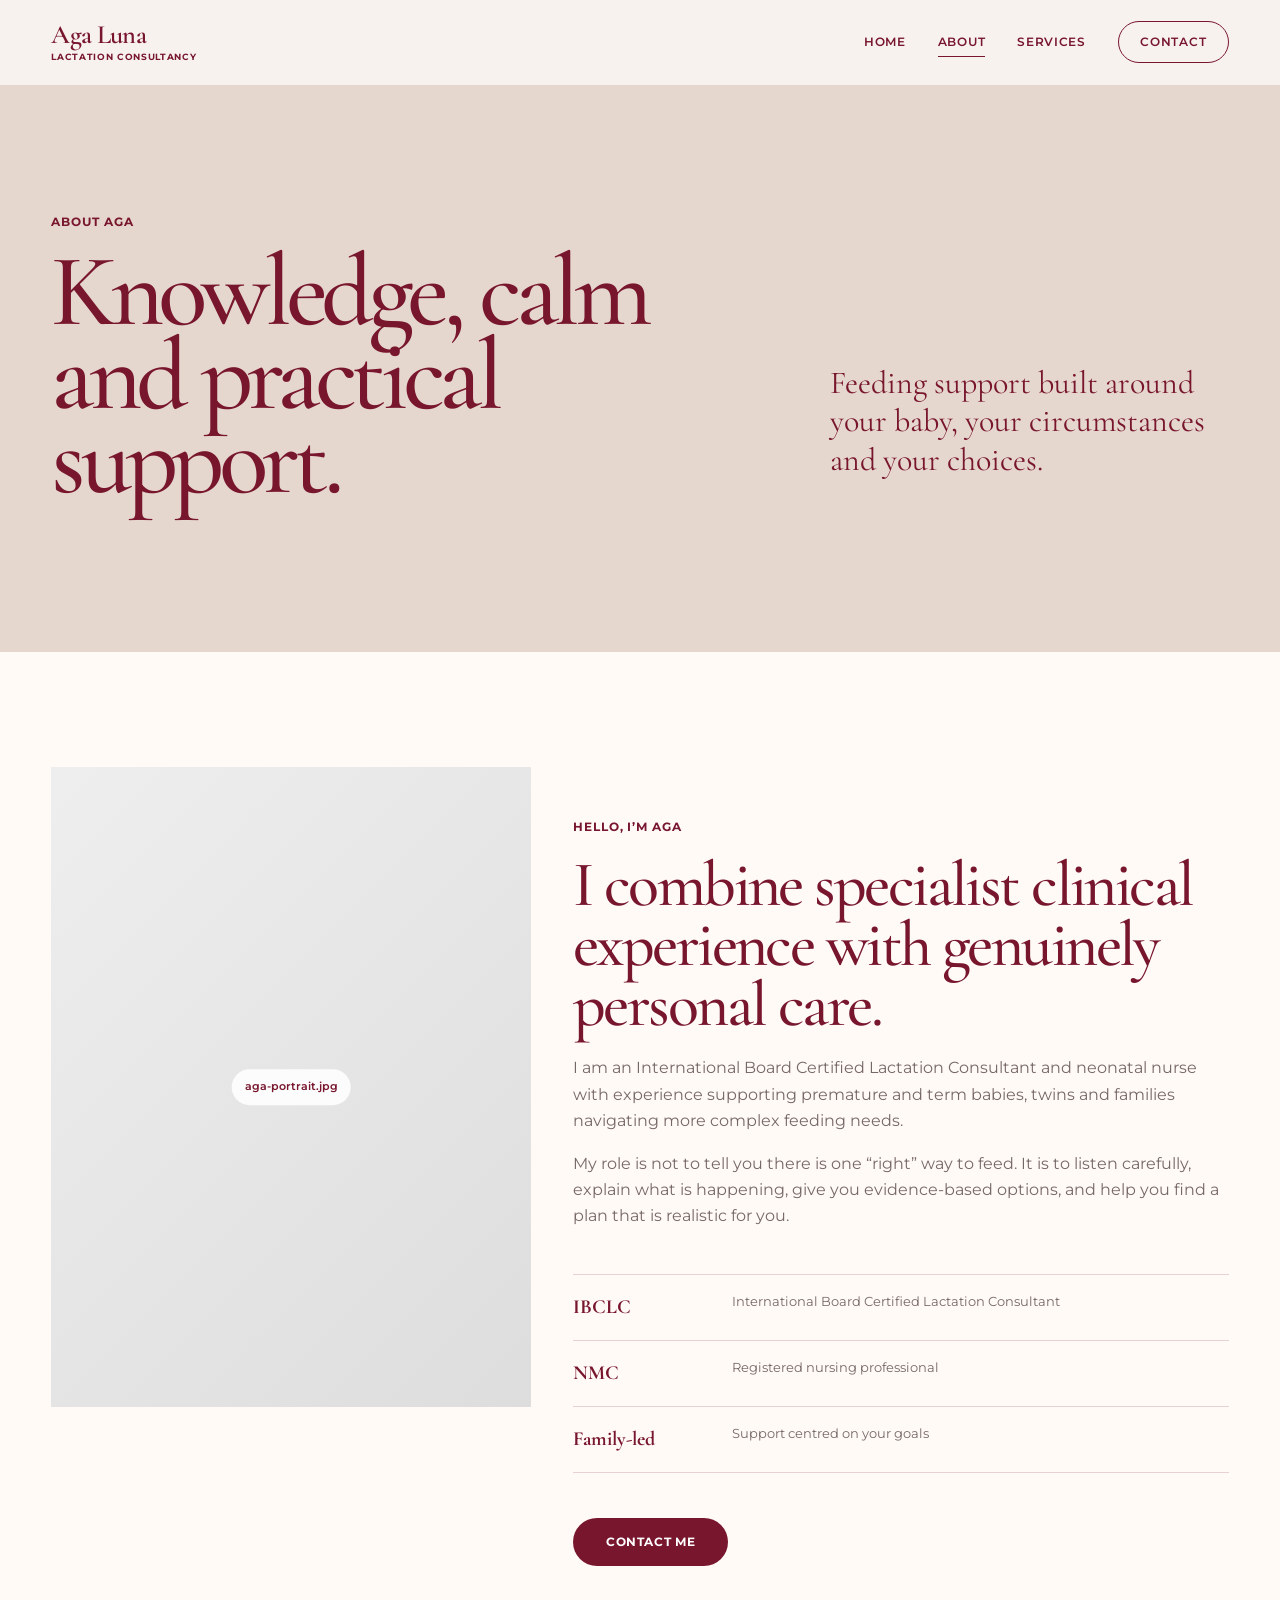
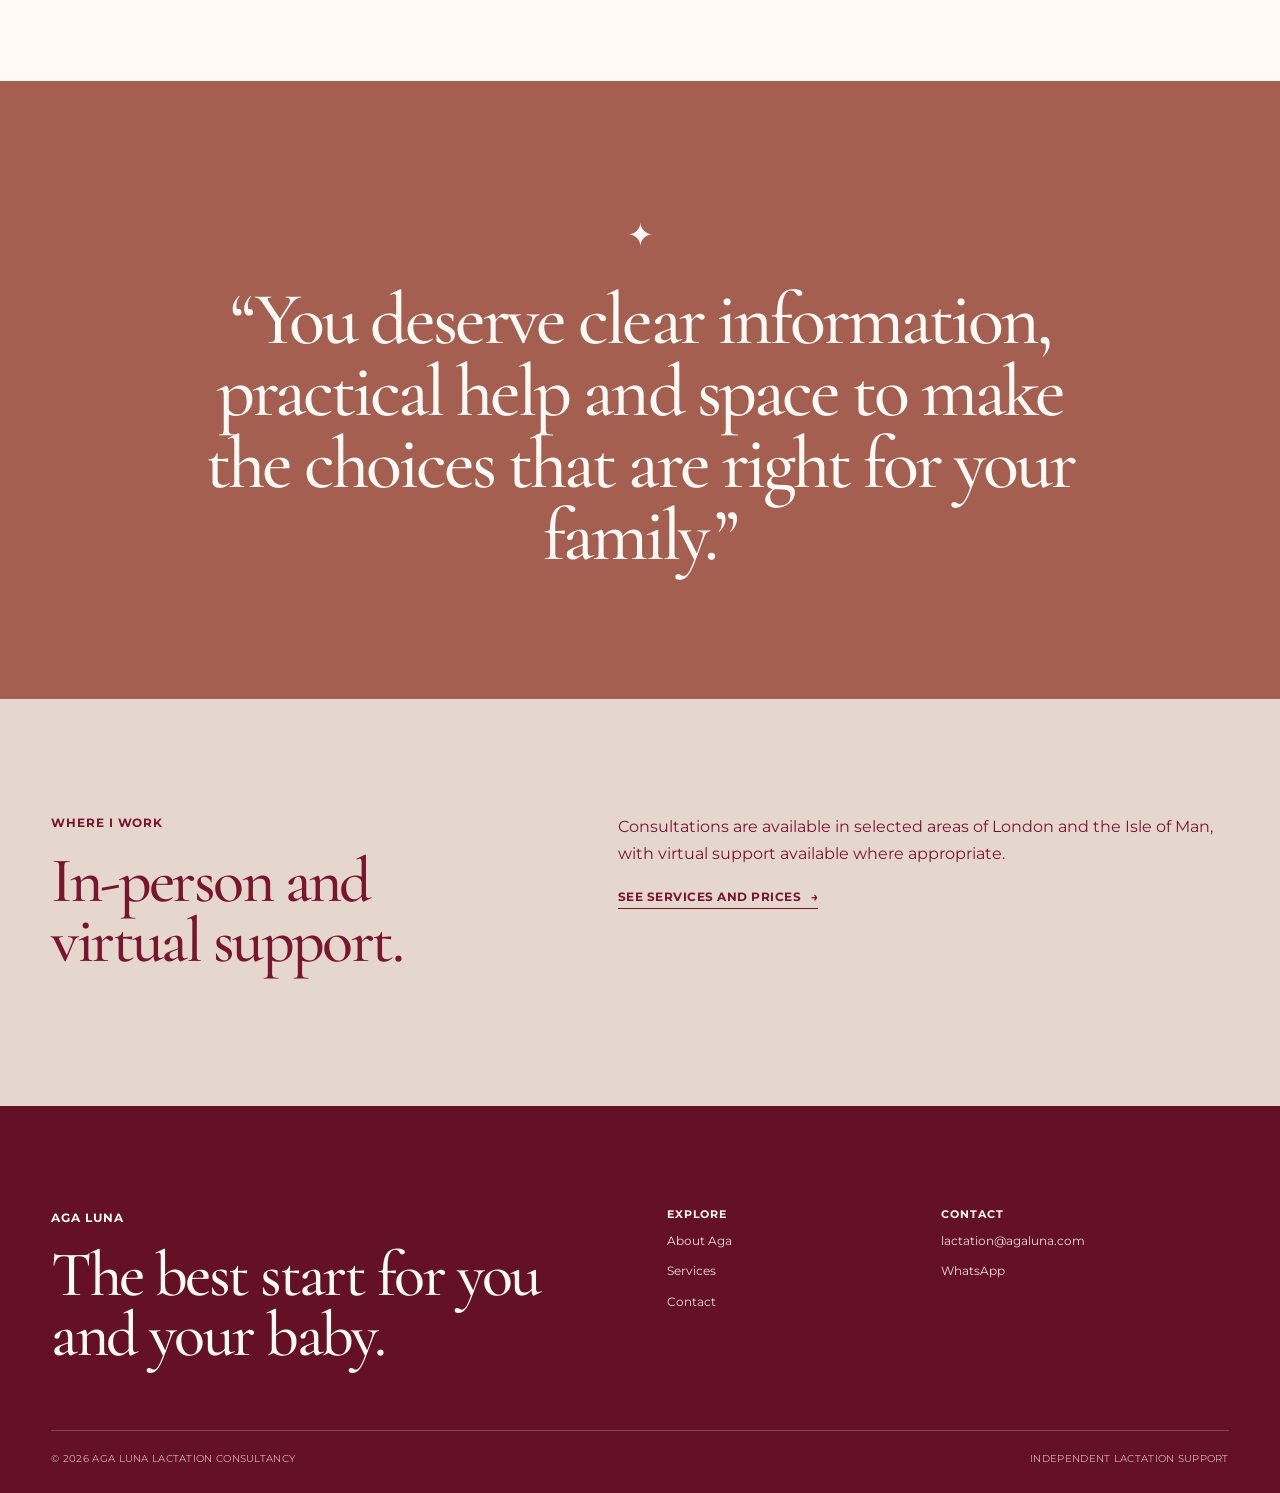
==== about.html @ 63ed7f53 "Build basic replacement site for client and add free use images" ====
<!DOCTYPE html>
<html lang="en">
<head>
  <title>About Aga | Aga Luna Lactation Consultancy</title>
  <meta name="description" content="Meet Aga, an IBCLC and neonatal nurse offering supportive, evidence-based lactation care.">

  <meta charset="UTF-8">
  <meta name="viewport" content="width=device-width, initial-scale=1.0">
  <meta name="theme-color" content="#7a1730">
  <link rel="preconnect" href="https://fonts.googleapis.com">
  <link rel="preconnect" href="https://fonts.gstatic.com" crossorigin>
  <link href="https://fonts.googleapis.com/css2?family=Cormorant+Garamond:wght@400;500;600&family=Montserrat:wght@400;500;600;700&display=swap" rel="stylesheet">
  <link rel="stylesheet" href="assets/css/style.css">
  <script src="assets/js/script.js" defer></script>

</head>
<body data-page="about">

  <a class="skip-link" href="#main">Skip to content</a>

  <header class="site-header" data-header>
    <div class="shell header-inner">
      <a class="brand" href="index.html" aria-label="Aga Luna home">
        <span class="brand-kicker">Aga Luna</span>
        <span class="brand-sub">Lactation Consultancy</span>
      </a>

      <button class="nav-toggle" type="button"
              aria-expanded="false"
              aria-controls="primary-nav"
              aria-label="Open menu">
        <span></span><span></span>
      </button>

      <nav class="primary-nav" id="primary-nav" aria-label="Main navigation">
        <a href="index.html" data-nav="home">Home</a>
        <a href="about.html" data-nav="about">About</a>
        <a href="services.html" data-nav="services">Services</a>
        <a href="contact.html" class="nav-button" data-nav="contact">Contact</a>
      </nav>
    </div>
  </header>


<main id="main">
  <section class="editorial-hero">
    <div class="shell editorial-hero-grid">
      <div class="editorial-title reveal">
        <p class="eyebrow">About Aga</p>
        <h1>Knowledge, calm and practical support.</h1>
      </div>
      <div class="editorial-side reveal">
        <p class="large-copy">Feeding support built around your baby, your circumstances and your choices.</p>
      </div>
    </div>
  </section>

  <section class="section about-story">
    <div class="shell story-grid">
      <div class="media-frame media-portrait reveal">
        <span class="image-note">aga-portrait.jpg</span>
      </div>

      <article class="story-copy reveal">
        <p class="eyebrow">Hello, I’m Aga</p>
        <h2>I combine specialist clinical experience with genuinely personal care.</h2>
        <p>I am an International Board Certified Lactation Consultant and neonatal nurse with experience supporting premature and term babies, twins and families navigating more complex feeding needs.</p>
        <p>My role is not to tell you there is one “right” way to feed. It is to listen carefully, explain what is happening, give you evidence-based options, and help you find a plan that is realistic for you.</p>

        <div class="credential-grid">
          <div><strong>IBCLC</strong><span>International Board Certified Lactation Consultant</span></div>
          <div><strong>NMC</strong><span>Registered nursing professional</span></div>
          <div><strong>Family-led</strong><span>Support centred on your goals</span></div>
        </div>

        <a class="pill pill-wine" href="contact.html">Contact me</a>
      </article>
    </div>
  </section>

  <section class="quote-band">
    <div class="shell quote-inner reveal">
      <span class="sparkle" aria-hidden="true">✦</span>
      <blockquote>“You deserve clear information, practical help and space to make the choices that are right for your family.”</blockquote>
    </div>
  </section>

  <section class="section location-section">
    <div class="shell editorial-split">
      <div class="reveal">
        <p class="eyebrow">Where I work</p>
        <h2>In-person and virtual support.</h2>
      </div>
      <div class="reveal">
        <p>Consultations are available in selected areas of London and the Isle of Man, with virtual support available where appropriate.</p>
        <a class="text-link" href="services.html">See services and prices <span>→</span></a>
      </div>
    </div>
  </section>
</main>


  <footer class="site-footer">
    <div class="shell footer-grid">
      <div class="footer-brand">
        <p class="eyebrow eyebrow-light">Aga Luna</p>
        <h2>The best start for you and your baby.</h2>
      </div>

      <div class="footer-col">
        <h3>Explore</h3>
        <a href="about.html">About Aga</a>
        <a href="services.html">Services</a>
        <a href="contact.html">Contact</a>
      </div>

      <div class="footer-col">
        <h3>Contact</h3>
        <a href="mailto:lactation@agaluna.com">lactation@agaluna.com</a>
        <a href="https://wa.me/447851982560">WhatsApp</a>
      </div>
    </div>

    <div class="shell footer-base">
      <span>© <span data-year></span> Aga Luna Lactation Consultancy</span>
      <span>Independent lactation support</span>
    </div>
  </footer>

</body>
</html>
---- assets/css/style.css ----
:root {
  --wine: #78162e;
  --wine-deep: #641126;
  --terracotta: #a45f50;
  --terracotta-deep: #8f5144;
  --blush: #e6d7ce;
  --blush-soft: #f2e9e4;
  --cream: #fffaf6;
  --paper: #f8f2ee;
  --white: #ffffff;
  --ink: #2e2423;
  --muted: #766866;
  --line: rgba(120, 22, 46, 0.18);
  --dark-line: rgba(255, 250, 246, 0.22);

  --display: "Cormorant Garamond", Georgia, serif;
  --sans: "Montserrat", Arial, sans-serif;

  --shell: 1180px;
  --pad: clamp(1.25rem, 4vw, 4.5rem);
  --section: clamp(5rem, 9vw, 8.5rem);
}

* {
  box-sizing: border-box;
}

html {
  scroll-behavior: smooth;
  scroll-padding-top: 92px;
}

body {
  margin: 0;
  color: var(--wine);
  background: var(--paper);
  font-family: var(--sans);
  font-size: 16px;
  line-height: 1.65;
  -webkit-font-smoothing: antialiased;
}

body.menu-open {
  overflow: hidden;
}

img {
  display: block;
  width: 100%;
  height: auto;
}

a {
  color: inherit;
}

button,
input,
textarea,
select {
  font: inherit;
}

.shell {
  width: min(calc(100% - (var(--pad) * 2)), var(--shell));
  margin-inline: auto;
}

.section {
  padding: var(--section) 0;
}

.skip-link {
  position: fixed;
  left: 1rem;
  top: 1rem;
  z-index: 9999;
  padding: .75rem 1rem;
  transform: translateY(-180%);
  background: var(--wine);
  color: var(--white);
  text-decoration: none;
}

.skip-link:focus {
  transform: none;
}

.eyebrow,
.small-heading {
  margin: 0 0 1.1rem;
  font-size: .72rem;
  font-weight: 700;
  letter-spacing: .08em;
  text-transform: uppercase;
}

.eyebrow-light {
  color: var(--cream);
}

h1,
h2,
h3,
blockquote {
  margin-top: 0;
  font-family: var(--display);
  font-weight: 500;
}

h1 {
  margin-bottom: 1.4rem;
  font-size: clamp(4rem, 8.7vw, 8.8rem);
  line-height: .82;
  letter-spacing: -.055em;
}

h2 {
  margin-bottom: 1.25rem;
  font-size: clamp(2.7rem, 5vw, 5rem);
  line-height: .94;
  letter-spacing: -.04em;
}

h3 {
  margin-bottom: .7rem;
  font-size: clamp(1.7rem, 2.8vw, 2.5rem);
  line-height: 1;
}

p {
  margin-top: 0;
}

.large-copy {
  max-width: 44rem;
  font-family: var(--display);
  font-size: clamp(1.5rem, 2.5vw, 2.25rem);
  line-height: 1.2;
}

.muted {
  color: var(--muted);
}

.pill {
  display: inline-flex;
  align-items: center;
  justify-content: center;
  min-height: 48px;
  padding: .8rem 2rem;
  border: 1px solid transparent;
  border-radius: 999px;
  font-size: .72rem;
  font-weight: 700;
  letter-spacing: .055em;
  text-transform: uppercase;
  text-decoration: none;
  cursor: pointer;
  transition: transform .2s ease, background .2s ease, color .2s ease, border-color .2s ease;
}

.pill:hover {
  transform: translateY(-2px);
}

.pill-light,
.pill-white {
  background: var(--white);
  color: var(--wine);
}

.pill-cream {
  background: var(--cream);
  color: var(--wine);
}

.pill-wine {
  background: var(--wine);
  color: var(--white);
}

.pill-wine:hover {
  background: var(--wine-deep);
}

.text-link {
  display: inline-flex;
  gap: .6rem;
  align-items: center;
  font-size: .78rem;
  font-weight: 700;
  letter-spacing: .04em;
  text-transform: uppercase;
  text-decoration: none;
  border-bottom: 1px solid currentColor;
}

.text-link span {
  transition: transform .2s ease;
}

.text-link:hover span {
  transform: translateX(4px);
}


/* -------------------------- Header -------------------------- */

.site-header {
  position: sticky;
  top: 0;
  z-index: 1000;
  background: rgba(248, 242, 238, .94);
  border-bottom: 1px solid transparent;
  backdrop-filter: blur(14px);
  transition: border-color .2s ease, box-shadow .2s ease;
}

.site-header.is-scrolled {
  border-color: var(--line);
  box-shadow: 0 10px 35px rgba(90, 35, 45, .05);
}

.header-inner {
  min-height: 84px;
  display: flex;
  align-items: center;
  justify-content: space-between;
  gap: 2rem;
}

.brand {
  display: flex;
  flex-direction: column;
  line-height: 1;
  text-decoration: none;
}

.brand-kicker {
  font-family: var(--display);
  font-size: 1.65rem;
  font-weight: 600;
  letter-spacing: -.025em;
}

.brand-sub {
  margin-top: .25rem;
  font-size: .56rem;
  font-weight: 700;
  letter-spacing: .075em;
  text-transform: uppercase;
}

.primary-nav {
  display: flex;
  align-items: center;
  gap: 2rem;
}

.primary-nav a {
  position: relative;
  font-size: .72rem;
  font-weight: 600;
  letter-spacing: .06em;
  text-transform: uppercase;
  text-decoration: none;
}

.primary-nav a:not(.nav-button)::after {
  content: "";
  position: absolute;
  left: 0;
  right: 100%;
  bottom: -.35rem;
  height: 1px;
  background: currentColor;
  transition: right .2s ease;
}

.primary-nav a:hover::after,
.primary-nav a.active::after {
  right: 0;
}

.nav-button {
  padding: .68rem 1.35rem;
  border: 1px solid var(--wine);
  border-radius: 999px;
}

.nav-button:hover,
.nav-button.active {
  background: var(--wine);
  color: var(--white);
}

.nav-toggle {
  display: none;
  width: 44px;
  height: 44px;
  padding: 0;
  border: 0;
  background: transparent;
  cursor: pointer;
}

.nav-toggle span {
  display: block;
  width: 26px;
  height: 1px;
  margin: 6px auto;
  background: var(--wine);
  transition: transform .2s ease;
}

.nav-toggle[aria-expanded="true"] span:first-child {
  transform: translateY(3.5px) rotate(45deg);
}

.nav-toggle[aria-expanded="true"] span:last-child {
  transform: translateY(-3.5px) rotate(-45deg);
}


/* ------------------------ Image system ----------------------- */

.media-frame {
  position: relative;
  overflow: hidden;
  background:
    linear-gradient(135deg, rgba(120, 22, 46, .11), rgba(164, 95, 80, .18)),
    var(--blush-soft);
  background-position: center;
  background-size: cover;
}

.image-note {
  position: absolute;
  left: 50%;
  top: 50%;
  transform: translate(-50%, -50%);
  max-width: 75%;
  padding: .55rem .8rem;
  background: rgba(255, 255, 255, .87);
  color: var(--wine);
  border-radius: 999px;
  font-size: .68rem;
  font-weight: 600;
  text-align: center;
}

.image-note-dark {
  background: rgba(46, 36, 35, .74);
  color: var(--cream);
}

/* Once you add the files, these selectors automatically use them. */
.media-home {
  background-image: url("../images/home-hero.jpg"), linear-gradient(135deg, #eee, #ddd);
}

.media-antenatal {
  background-image: url("../images/antenatal.jpg"), linear-gradient(135deg, #eee, #ddd);
}

.media-postnatal {
  background-image: url("../images/postnatal.jpg"), linear-gradient(135deg, #eee, #ddd);
}

.media-followup {
  background-image: url("../images/follow-up.jpg"), linear-gradient(135deg, #eee, #ddd);
}

.media-feature {
  background-image: url("../images/home-feature.jpg"), linear-gradient(135deg, #eee, #ddd);
}

.media-portrait {
  background-image: url("../images/aga-portrait.jpg"), linear-gradient(135deg, #eee, #ddd);
}

.media-services-hero {
  background-image: url("../images/services-hero.jpg"), linear-gradient(135deg, #eee, #ddd);
}

#antenatal .media-service,
#postnatal .media-service,
#follow-up .media-service {
  background-size: contain;
  background-repeat: no-repeat;
  background-position: center;
}

#antenatal .media-service {
  background-image: url("../images/service-antenatal.png");
  background-color: var(--blush-soft);
}

#postnatal .media-service {
  background-image: url("../images/service-postnatal.png");
  background-color: var(--terracotta);
}

#follow-up .media-service {
  background-image: url("../images/service-follow-up.png");
  background-color: var(--blush-soft);
}

.media-contact {
  background-image: url("../images/contact-hero.jpg"), linear-gradient(135deg, #eee, #ddd);
}


/* --------------------------- Home ---------------------------- */

.hero-home {
  min-height: calc(100svh - 84px);
  display: grid;
  grid-template-columns: minmax(0, 42%) minmax(0, 58%);
  background: var(--blush);
}

.hero-copy {
  display: grid;
  align-items: center;
  padding: clamp(4rem, 8vw, 8rem) var(--pad);
}

.hero-copy-inner {
  width: min(100%, 32rem);
  margin-left: auto;
}

.hero-copy h1 {
  margin-bottom: 1.8rem;
}

.hero-intro {
  max-width: 29rem;
  margin-bottom: 2rem;
  color: #7d3948;
  font-size: .95rem;
}

.hero-image {
  min-height: 650px;
}

.services-preview {
  background: var(--blush);
}

.section-title {
  max-width: 760px;
  margin-inline: auto;
  margin-bottom: 2.4rem;
}

.centred {
  text-align: center;
}

.section-title p:last-child {
  max-width: 620px;
  margin-inline: auto;
  color: #874653;
}

.about-reveal-wrap {
  margin-bottom: clamp(3rem, 6vw, 5.5rem);
  text-align: center;
}

.accordion-trigger {
  gap: .65rem;
}

.accordion-symbol {
  font-size: 1rem;
  font-weight: 400;
  transition: transform .25s ease;
}

.accordion-trigger[aria-expanded="true"] .accordion-symbol {
  transform: rotate(45deg);
}

.home-about {
  max-width: 900px;
  margin: 1.5rem auto 0;
  padding: clamp(2rem, 5vw, 4rem);
  border-top: 1px solid var(--line);
  border-bottom: 1px solid var(--line);
  text-align: left;
}

.home-about-grid {
  display: grid;
  grid-template-columns: .8fr 1.2fr;
  gap: clamp(2rem, 6vw, 5rem);
}

.home-about-grid p:not(.eyebrow) {
  color: #74414a;
}

.service-image-grid {
  display: grid;
  grid-template-columns: repeat(3, 1fr);
  gap: clamp(.8rem, 1.8vw, 1.4rem);
}

.service-tile {
  color: inherit;
  text-decoration: none;
}

.media-card {
  aspect-ratio: 1.22 / .82;
  transition: transform .35s ease, filter .35s ease;
}

.service-tile:hover .media-card {
  transform: translateY(-4px);
  filter: saturate(.92);
}

.service-tile-copy {
  padding: 1.3rem .3rem 0;
}

.service-number {
  display: block;
  margin-bottom: .55rem;
  font-size: .62rem;
  font-weight: 700;
}

.service-tile-copy h3 {
  margin-bottom: .3rem;
}

.service-tile-copy p {
  color: #7d4851;
  font-size: .82rem;
}

.feature-band {
  padding: var(--section) 0 clamp(4rem, 8vw, 7rem);
  background: var(--terracotta);
  color: var(--cream);
}

.feature-grid {
  display: grid;
  grid-template-columns: .9fr 1.1fr;
  gap: clamp(3rem, 8vw, 8rem);
  align-items: center;
}

.feature-copy p:not(.eyebrow) {
  max-width: 35rem;
  color: #f0ddd5;
}

.media-feature {
  aspect-ratio: .96 / 1;
  min-height: 540px;
}

.line-art-row {
  margin-top: clamp(4rem, 8vw, 7rem);
  padding-top: 2.5rem;
  border-top: 1px solid var(--dark-line);
  display: grid;
  grid-template-columns: repeat(3, 1fr);
  gap: 2rem;
}

.line-icon {
  display: grid;
  place-items: center;
  gap: .8rem;
}

.line-symbol {
  display: grid;
  place-items: center;
  width: 90px;
  aspect-ratio: 1;
  border: 1px solid var(--cream);
  border-radius: 50%;
  font-family: var(--display);
  font-size: 2.3rem;
}

.line-icon small {
  font-size: .65rem;
  letter-spacing: .09em;
  text-transform: uppercase;
}

.simple-cta {
  background: var(--cream);
  text-align: center;
}

.simple-cta-inner {
  max-width: 820px;
}

.simple-cta-inner p:not(.eyebrow) {
  max-width: 590px;
  margin-inline: auto;
  color: var(--muted);
}

.simple-cta .pill {
  margin-top: 1rem;
}


/* --------------------------- About --------------------------- */

.editorial-hero {
  padding: clamp(5rem, 10vw, 9rem) 0;
  background: var(--blush);
}

.editorial-hero-grid {
  display: grid;
  grid-template-columns: 1.25fr .75fr;
  gap: clamp(3rem, 9vw, 8rem);
  align-items: end;
}

.editorial-title h1 {
  max-width: 760px;
  font-size: clamp(4.5rem, 8vw, 8.3rem);
}

.editorial-side {
  padding-bottom: .8rem;
}

.about-story {
  background: var(--cream);
}

.story-grid {
  display: grid;
  grid-template-columns: .78fr 1.22fr;
  gap: clamp(3rem, 8vw, 8rem);
  align-items: start;
}

.media-portrait {
  aspect-ratio: .75 / 1;
  min-height: 640px;
}

.story-copy {
  max-width: 670px;
  padding-top: clamp(1rem, 4vw, 4rem);
}

.story-copy>p:not(.eyebrow) {
  color: var(--muted);
}

.credential-grid {
  margin: 2.8rem 0;
  border-top: 1px solid var(--line);
  border-bottom: 1px solid var(--line);
}

.credential-grid>div {
  display: grid;
  grid-template-columns: 140px 1fr;
  gap: 1.2rem;
  padding: 1rem 0;
  border-bottom: 1px solid var(--line);
}

.credential-grid>div:last-child {
  border-bottom: 0;
}

.credential-grid strong {
  font-family: var(--display);
  font-size: 1.25rem;
}

.credential-grid span {
  color: var(--muted);
  font-size: .82rem;
}

.quote-band {
  padding: clamp(5rem, 10vw, 9rem) 0;
  background: var(--terracotta);
  color: var(--cream);
}

.quote-inner {
  max-width: 980px;
  text-align: center;
}

.sparkle {
  display: block;
  margin-bottom: 1.3rem;
  font-size: 2rem;
}

blockquote {
  margin-bottom: 0;
  font-size: clamp(2.8rem, 5.8vw, 5.8rem);
  line-height: .97;
  letter-spacing: -.04em;
}

.location-section {
  background: var(--blush);
}

.editorial-split {
  display: grid;
  grid-template-columns: .85fr 1.15fr;
  gap: clamp(3rem, 9vw, 8rem);
}

.editorial-split>div:last-child {
  max-width: 610px;
}


/* ------------------------- Services -------------------------- */

.services-hero {
  background: var(--terracotta);
  color: var(--cream);
}

.services-hero-grid {
  min-height: 690px;
  display: grid;
  grid-template-columns: .9fr 1.1fr;
}

.services-hero-image {
  margin-left: calc((100vw - min(calc(100vw - (var(--pad) * 2)), var(--shell))) / -2);
  min-height: 690px;
}

.services-hero-copy {
  align-self: center;
  padding: clamp(4rem, 8vw, 8rem);
  padding-right: 0;
}

.services-hero-copy h1 {
  max-width: 700px;
  font-size: clamp(4rem, 7vw, 7rem);
}

.services-hero-copy p:not(.eyebrow) {
  max-width: 560px;
  color: #f2ddd6;
}

.service-section {
  padding: var(--section) 0;
  background: var(--cream);
}

.service-section-dark {
  background: var(--terracotta);
  color: var(--cream);
}

.service-layout {
  display: grid;
  grid-template-columns: .23fr .95fr .82fr;
  gap: clamp(2rem, 5vw, 5rem);
  align-items: center;
}

.service-layout-reverse .service-index {
  order: 1;
}

.service-layout-reverse .service-content {
  order: 3;
}

.service-layout-reverse .media-service {
  order: 2;
}

.service-index {
  align-self: start;
  padding-top: .4rem;
  border-top: 1px solid currentColor;
}

.service-index span {
  display: block;
  margin: .8rem 0 .3rem;
  font-family: var(--display);
  font-size: 2.2rem;
}

.service-index p {
  font-size: .68rem;
  font-weight: 700;
  text-transform: uppercase;
  letter-spacing: .07em;
}

.service-content .large-copy {
  margin-bottom: 2rem;
}

.media-service {
  aspect-ratio: .82 / 1;
  min-height: 540px;
}

.clean-list {
  display: grid;
  grid-template-columns: 1fr 1fr;
  gap: .7rem 1.8rem;
  padding: 0;
  margin: 2rem 0 0;
  list-style: none;
  font-size: .83rem;
}

.clean-list li {
  position: relative;
  padding: .7rem 0 .7rem 1.1rem;
  border-top: 1px solid currentColor;
}

.clean-list li::before {
  content: "✦";
  position: absolute;
  left: 0;
  top: .73rem;
  font-size: .55rem;
}

.pricing-section {
  padding: var(--section) 0;
  background: var(--wine);
  color: var(--cream);
}

.pricing-title {
  display: grid;
  grid-template-columns: .5fr 1.1fr .8fr;
  gap: 2rem;
  align-items: end;
  margin-bottom: 3rem;
}

.pricing-title .eyebrow {
  grid-column: 1 / -1;
  margin-bottom: 0;
}

.pricing-title h2 {
  margin-bottom: 0;
}

.pricing-title p:last-child {
  margin-bottom: .35rem;
  color: #eacdd3;
}

.price-grid {
  border-top: 1px solid var(--dark-line);
}

.price-item {
  display: grid;
  grid-template-columns: 100px 1fr .55fr .75fr;
  gap: 1.5rem;
  align-items: center;
  padding: 1.7rem 0;
  border-bottom: 1px solid var(--dark-line);
}

.price-number {
  font-size: .65rem;
  font-weight: 700;
}

.price-item h3 {
  margin: 0;
}

.price-main {
  margin: 0;
  font-family: var(--display);
  font-size: 2.2rem;
}

.price-item p:last-child {
  margin: 0;
  font-size: .8rem;
  color: #e9ccd2;
}

.pricing-cta {
  margin-top: 2.5rem;
  display: flex;
  align-items: center;
  justify-content: flex-end;
  gap: 1.5rem;
}

.pricing-cta p {
  margin: 0;
}

/* -------------------- Package accordion -------------------- */

.package-accordion {
  margin-top: 3rem;
  border-top: 1px solid var(--dark-line);
  border-bottom: 1px solid var(--dark-line);
}

.package-trigger {
  width: 100%;
  padding: 1.4rem 0;
  border: 0;
  background: transparent;
  color: var(--cream);

  display: flex;
  justify-content: space-between;
  align-items: center;

  font-family: var(--sans);
  font-size: .78rem;
  font-weight: 700;
  letter-spacing: .07em;
  text-transform: uppercase;

  cursor: pointer;
}

.package-symbol {
  font-family: var(--display);
  font-size: 1.8rem;
  line-height: 1;
  transition: transform .25s ease;
}

.package-trigger[aria-expanded="true"] .package-symbol {
  transform: rotate(45deg);
}

.package-panel {
  padding: 1rem 0 2.5rem;
}

.package-grid {
  display: grid;
  grid-template-columns: repeat(3, 1fr);
  gap: 1.4rem;
}

.package-card {
  padding: 2rem;
  border: 1px solid var(--dark-line);
  background: rgba(255, 255, 255, .045);
}

.package-card h3 {
  margin-bottom: 1.3rem;
  font-size: 2.8rem;
}

.package-card ul {
  margin: 0;
  padding: 0;
  list-style: none;
}

.package-card li {
  padding: .7rem 0;
  border-top: 1px solid var(--dark-line);
  color: #ead2d8;
  font-size: .8rem;
}

.package-card li:last-child {
  border-bottom: 1px solid var(--dark-line);
}

@media (max-width: 800px) {
  .package-grid {
    grid-template-columns: 1fr;
  }
}

.line-art-row {
  margin-top: clamp(4rem, 8vw, 7rem);
  padding-top: 3rem;

  display: grid;
  grid-template-columns: repeat(3, 1fr);
  gap: clamp(2rem, 6vw, 5rem);

  border-top: 1px solid var(--dark-line);
}

.line-art-item {
  display: flex;
  flex-direction: column;
  align-items: center;
  text-align: center;
}

.line-art-image-wrap {
  width: 100%;
  height: 230px;

  display: flex;
  align-items: center;
  justify-content: center;
}

.line-art-image {
  display: block;

  width: 100%;
  height: 100%;

  object-fit: contain;
  object-position: center;

  max-width: 240px;
}

/* Balance the different illustration shapes */

.line-art-item:nth-child(1) .line-art-image {
  max-width: 240px;
}

.line-art-item:nth-child(2) .line-art-image {
  max-width: 220px;
}

.line-art-item:nth-child(3) .line-art-image {
  max-width: 175px;
}

.line-art-item small {
  margin-top: 1.2rem;

  font-size: .65rem;
  font-weight: 600;
  letter-spacing: .09em;
  text-transform: uppercase;
}

@media (max-width: 700px) {

  .line-art-row {
    grid-template-columns: 1fr;
    gap: 3rem;
  }

  .line-art-image-wrap {
    height: 200px;
  }

  .line-art-item:nth-child(1) .line-art-image {
    max-width: 210px;
  }

  .line-art-item:nth-child(2) .line-art-image {
    max-width: 195px;
  }

  .line-art-item:nth-child(3) .line-art-image {
    max-width: 155px;
  }
}

/* -------------------------- Contact -------------------------- */

.contact-top {
  padding: clamp(4rem, 8vw, 7rem) 0;
  background: var(--blush);
}

.contact-heading {
  margin-bottom: clamp(3rem, 6vw, 5.5rem);
}

.contact-heading h1 {
  max-width: 1030px;
  font-size: clamp(4rem, 7.3vw, 7.5rem);
  line-height: .87;
}

.contact-layout {
  display: grid;
  grid-template-columns: 1.45fr .55fr;
  gap: clamp(4rem, 9vw, 9rem);
  align-items: start;
}

.contact-details {
  display: grid;
  grid-template-columns: .7fr 1fr;
  gap: 4rem;
}

.contact-details a {
  display: block;
  width: fit-content;
  font-size: .83rem;
  text-decoration-thickness: 1px;
  text-underline-offset: 3px;
}

.contact-locations {
  grid-column: 1 / -1;
  margin-top: 2rem;
}

.location-grid {
  display: grid;
  grid-template-columns: repeat(3, 1fr);
  gap: 2rem;
}

.location-grid strong,
.location-grid span {
  display: block;
}

.location-grid strong {
  margin-bottom: .2rem;
  font-size: .76rem;
  text-transform: uppercase;
}

.location-grid span {
  max-width: 180px;
  color: #7c4c55;
  font-size: .76rem;
}

.editorial-form {
  display: grid;
  gap: .85rem;
}

.editorial-form label:not(.checkbox-line) {
  position: relative;
  display: block;
}

.editorial-form label:not(.checkbox-line)>span {
  position: absolute;
  z-index: 2;
  left: 1rem;
  top: .65rem;
  font-size: .58rem;
  font-weight: 700;
  letter-spacing: .05em;
  text-transform: uppercase;
  pointer-events: none;
}

.editorial-form label small {
  font-size: inherit;
  font-weight: 500;
}

.editorial-form input:not([type="checkbox"]),
.editorial-form textarea {
  width: 100%;
  border: 0;
  border-radius: 999px;
  outline: none;
  background: var(--white);
  color: var(--ink);
  padding: 1.55rem 1rem .65rem;
}

.editorial-form textarea {
  min-height: 130px;
  resize: vertical;
  border-radius: 28px;
}

.editorial-form input:focus,
.editorial-form textarea:focus {
  box-shadow: 0 0 0 2px var(--wine);
}

.checkbox-line {
  display: grid;
  grid-template-columns: auto 1fr;
  gap: .65rem;
  align-items: start;
  margin: .4rem 0;
  font-size: .68rem;
}

.checkbox-line input {
  margin-top: .25rem;
  accent-color: var(--wine);
}

.honeypot {
  position: absolute !important;
  left: -9999px !important;
}

.form-note {
  color: #82515a;
  font-size: .65rem;
}

.contact-photo {
  min-height: min(64vw, 800px);
}

.photo-sparkle {
  position: absolute;
  right: 8%;
  bottom: 11%;
  color: var(--white);
  font-size: clamp(5rem, 10vw, 9rem);
  line-height: 1;
}


/* --------------------------- Footer -------------------------- */

.site-footer {
  padding: clamp(4rem, 8vw, 7rem) 0 1.7rem;
  background: var(--wine-deep);
  color: var(--cream);
}

.footer-grid {
  display: grid;
  grid-template-columns: 1.5fr .55fr .8fr;
  gap: clamp(2rem, 6vw, 6rem);
}

.footer-brand h2 {
  max-width: 600px;
  margin-bottom: 0;
  font-size: clamp(2.7rem, 5vw, 5rem);
}

.footer-col h3 {
  font-family: var(--sans);
  font-size: .68rem;
  font-weight: 700;
  letter-spacing: .08em;
  text-transform: uppercase;
}

.footer-col a {
  display: block;
  margin: .65rem 0;
  color: #f1dce1;
  font-size: .76rem;
  text-decoration: none;
}

.footer-col a:hover {
  text-decoration: underline;
}

.footer-base {
  margin-top: 4rem;
  padding-top: 1.2rem;
  border-top: 1px solid var(--dark-line);
  display: flex;
  justify-content: space-between;
  gap: 2rem;
  color: #d5adb7;
  font-size: .62rem;
  letter-spacing: .03em;
  text-transform: uppercase;
}


/* ------------------------- Animation ------------------------- */

.reveal {
  opacity: 0;
  transform: translateY(18px);
  transition: opacity .7s ease, transform .7s ease;
}

.reveal.is-visible {
  opacity: 1;
  transform: none;
}


/* ------------------------ Responsive ------------------------- */

@media (max-width: 900px) {
  .nav-toggle {
    display: block;
  }

  .primary-nav {
    position: fixed;
    inset: 84px 0 auto;
    min-height: calc(100svh - 84px);
    padding: 2rem var(--pad) 4rem;
    display: flex;
    flex-direction: column;
    align-items: stretch;
    gap: 0;
    background: var(--blush);
    transform: translateY(-115%);
    opacity: 0;
    pointer-events: none;
    transition: transform .25s ease, opacity .25s ease;
  }

  .primary-nav.open {
    transform: none;
    opacity: 1;
    pointer-events: auto;
  }

  .primary-nav a {
    padding: 1rem 0;
    border-bottom: 1px solid var(--line);
    font-family: var(--display);
    font-size: 2.2rem;
    font-weight: 500;
    letter-spacing: -.02em;
    text-transform: none;
  }

  .primary-nav a::after {
    display: none;
  }

  .nav-button {
    margin-top: 1rem;
    border: 0;
    border-radius: 0;
  }

  .hero-home {
    min-height: auto;
    grid-template-columns: 1fr;
  }

  .hero-copy {
    min-height: 510px;
  }

  .hero-copy-inner {
    width: 100%;
    margin-left: 0;
  }

  .hero-image {
    min-height: 68vw;
  }

  .service-image-grid {
    grid-template-columns: 1fr;
    gap: 3rem;
  }

  .media-card {
    aspect-ratio: 1.6 / 1;
  }

  .feature-grid,
  .editorial-hero-grid,
  .story-grid,
  .editorial-split,
  .services-hero-grid,
  .service-layout,
  .contact-layout {
    grid-template-columns: 1fr;
  }

  .feature-copy {
    max-width: 700px;
  }

  .media-feature {
    min-height: 70vw;
  }

  .media-portrait {
    min-height: 95vw;
  }

  .services-hero-image {
    margin-left: 0;
    min-height: 75vw;
  }

  .services-hero-copy {
    padding: 4rem 0;
  }

  .service-layout {
    gap: 2.2rem;
  }

  .service-layout-reverse .service-index,
  .service-layout-reverse .service-content,
  .service-layout-reverse .media-service {
    order: initial;
  }

  .service-index {
    display: flex;
    align-items: baseline;
    gap: .8rem;
  }

  .service-index span {
    margin: .8rem 0 .3rem;
  }

  .media-service {
    min-height: 78vw;
    aspect-ratio: 1 / 1.05;
  }

  .pricing-title {
    grid-template-columns: 1fr;
  }

  .price-item {
    grid-template-columns: 65px 1fr auto;
  }

  .price-item p:last-child {
    grid-column: 2 / -1;
  }

  .contact-details {
    grid-template-columns: 1fr 1fr;
  }

  .editorial-form {
    max-width: 620px;
  }

  .footer-grid {
    grid-template-columns: 1fr 1fr;
  }

  .footer-brand {
    grid-column: 1 / -1;
  }
}

@media (max-width: 620px) {
  :root {
    --pad: 1.1rem;
  }

  .header-inner {
    min-height: 74px;
  }

  .primary-nav {
    top: 74px;
  }

  .brand-kicker {
    font-size: 1.45rem;
  }

  h1 {
    font-size: clamp(3.7rem, 20vw, 5.7rem);
  }

  h2 {
    font-size: clamp(2.6rem, 13vw, 4rem);
  }

  .hero-copy {
    min-height: 470px;
  }

  .hero-image {
    min-height: 95vw;
  }

  .home-about-grid {
    grid-template-columns: 1fr;
  }

  .line-art-row {
    grid-template-columns: 1fr;
  }

  .line-symbol {
    width: 74px;
  }

  .clean-list {
    grid-template-columns: 1fr;
  }

  .price-item {
    grid-template-columns: 45px 1fr;
  }

  .price-main {
    grid-column: 2;
  }

  .price-item p:last-child {
    grid-column: 2;
  }

  .pricing-cta {
    align-items: flex-start;
    flex-direction: column;
  }

  .contact-details {
    grid-template-columns: 1fr;
    gap: 2rem;
  }

  .contact-locations {
    grid-column: auto;
  }

  .location-grid {
    grid-template-columns: 1fr;
  }

  .contact-photo {
    min-height: 105vw;
  }

  .credential-grid>div {
    grid-template-columns: 1fr;
    gap: .2rem;
  }

  .footer-grid {
    grid-template-columns: 1fr;
  }

  .footer-brand {
    grid-column: auto;
  }

  .footer-base {
    flex-direction: column;
    gap: .6rem;
  }
}

@media (prefers-reduced-motion: reduce) {
  html {
    scroll-behavior: auto;
  }

  *,
  *::before,
  *::after {
    animation-duration: .001ms !important;
    animation-iteration-count: 1 !important;
    transition-duration: .001ms !important;
  }

  .reveal {
    opacity: 1;
    transform: none;
  }
}
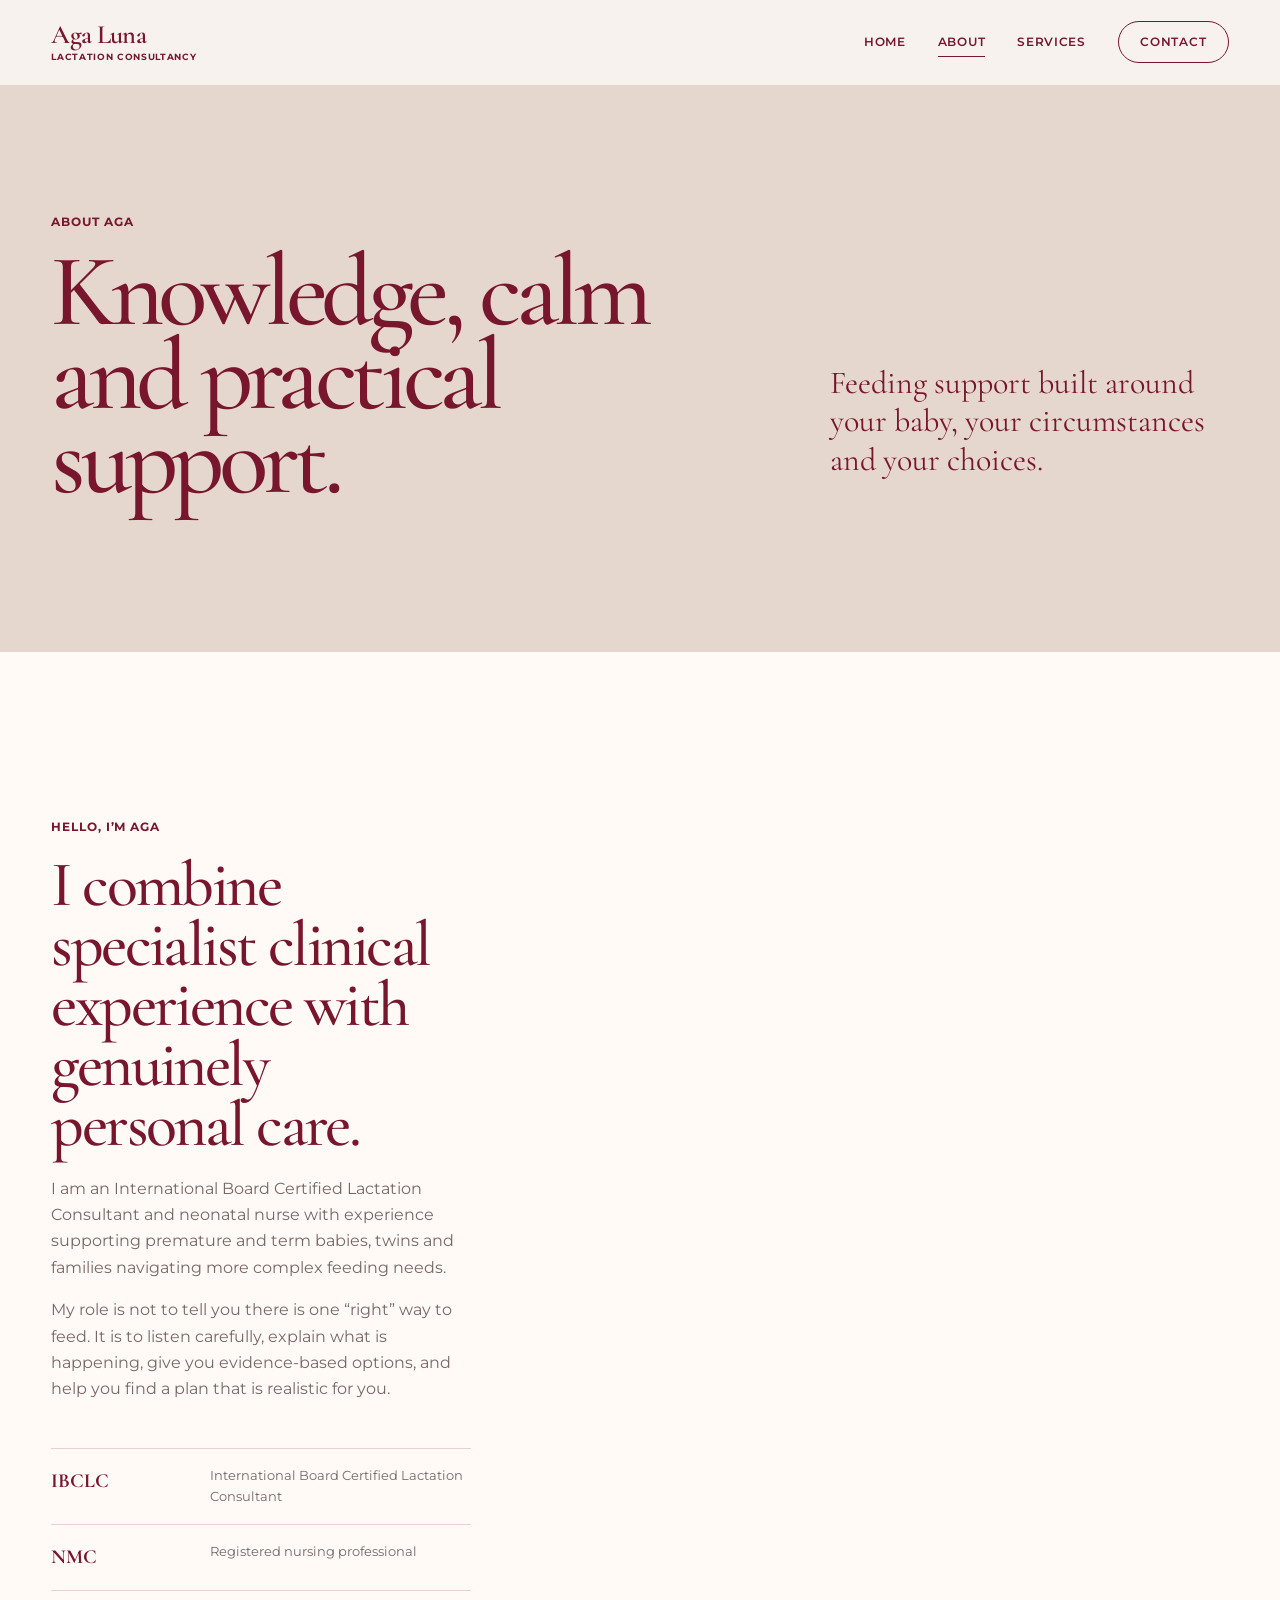
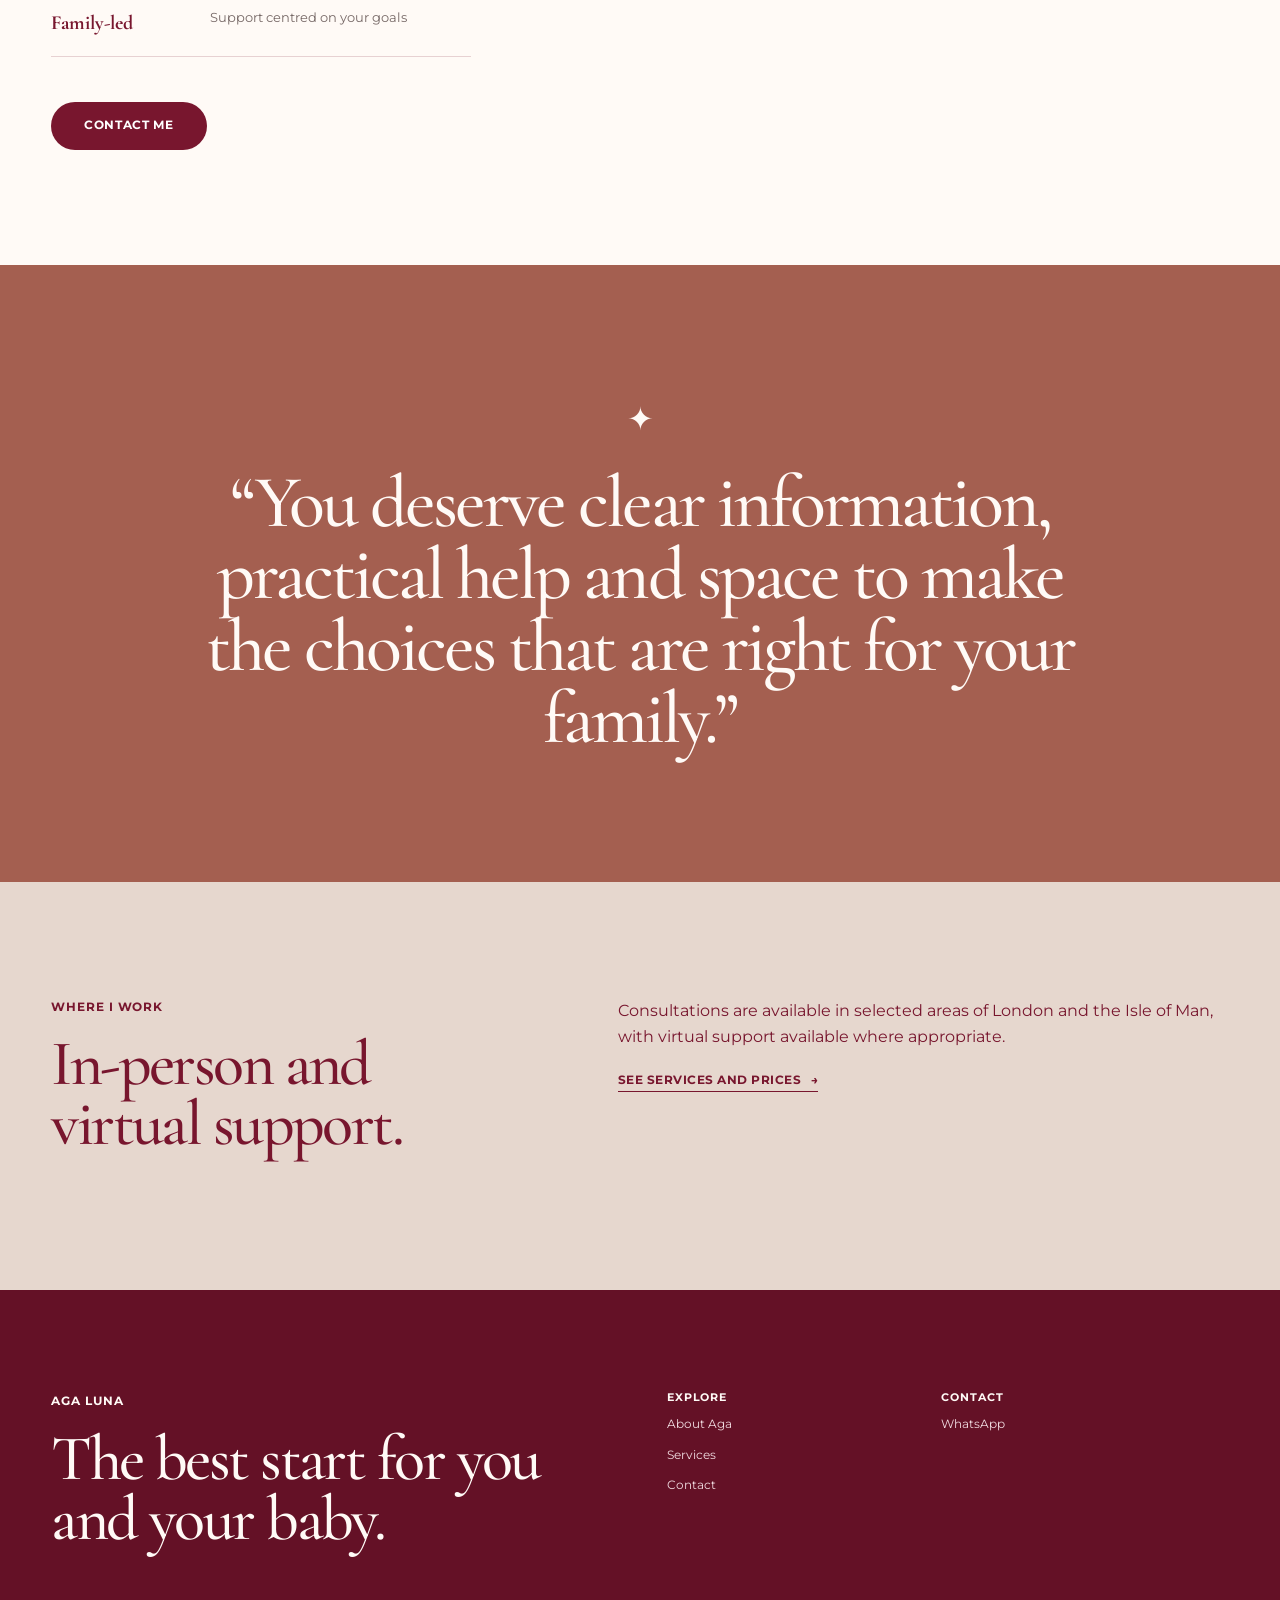
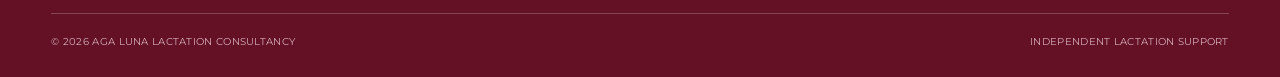
==== commit 1889cb83: "Minor changes to code" ====
--- a/about.html
+++ b/about.html
@@ -1,19 +1,24 @@
 <!DOCTYPE html>
 <html lang="en">
+
 <head>
   <title>About Aga | Aga Luna Lactation Consultancy</title>
-  <meta name="description" content="Meet Aga, an IBCLC and neonatal nurse offering supportive, evidence-based lactation care.">
+  <meta name="description"
+    content="Meet Aga, an IBCLC and neonatal nurse offering supportive, evidence-based lactation care.">
 
   <meta charset="UTF-8">
   <meta name="viewport" content="width=device-width, initial-scale=1.0">
   <meta name="theme-color" content="#7a1730">
   <link rel="preconnect" href="https://fonts.googleapis.com">
   <link rel="preconnect" href="https://fonts.gstatic.com" crossorigin>
-  <link href="https://fonts.googleapis.com/css2?family=Cormorant+Garamond:wght@400;500;600&family=Montserrat:wght@400;500;600;700&display=swap" rel="stylesheet">
+  <link
+    href="https://fonts.googleapis.com/css2?family=Cormorant+Garamond:wght@400;500;600&family=Montserrat:wght@400;500;600;700&display=swap"
+    rel="stylesheet">
   <link rel="stylesheet" href="assets/css/style.css">
   <script src="assets/js/script.js" defer></script>
 
 </head>
+
 <body data-page="about">
 
   <a class="skip-link" href="#main">Skip to content</a>
@@ -25,10 +30,7 @@
         <span class="brand-sub">Lactation Consultancy</span>
       </a>
 
-      <button class="nav-toggle" type="button"
-              aria-expanded="false"
-              aria-controls="primary-nav"
-              aria-label="Open menu">
+      <button class="nav-toggle" type="button" aria-expanded="false" aria-controls="primary-nav" aria-label="Open menu">
         <span></span><span></span>
       </button>
 
@@ -42,62 +44,66 @@
   </header>
 
 
-<main id="main">
-  <section class="editorial-hero">
-    <div class="shell editorial-hero-grid">
-      <div class="editorial-title reveal">
-        <p class="eyebrow">About Aga</p>
-        <h1>Knowledge, calm and practical support.</h1>
+  <main id="main">
+    <section class="editorial-hero">
+      <div class="shell editorial-hero-grid">
+        <div class="editorial-title reveal">
+          <p class="eyebrow">About Aga</p>
+          <h1>Knowledge, calm and practical support.</h1>
+        </div>
+        <div class="editorial-side reveal">
+          <p class="large-copy">Feeding support built around your baby, your circumstances and your choices.</p>
+        </div>
       </div>
-      <div class="editorial-side reveal">
-        <p class="large-copy">Feeding support built around your baby, your circumstances and your choices.</p>
+    </section>
+
+    <section class="section about-story">
+      <div class="shell story-grid">
+        <!-- <div class="media-frame media-portrait reveal">
+  <span class="image-note">aga-portrait.jpg</span>
+</div> -->
+
+        <article class="story-copy reveal">
+          <p class="eyebrow">Hello, I’m Aga</p>
+          <h2>I combine specialist clinical experience with genuinely personal care.</h2>
+          <p>I am an International Board Certified Lactation Consultant and neonatal nurse with experience supporting
+            premature and term babies, twins and families navigating more complex feeding needs.</p>
+          <p>My role is not to tell you there is one “right” way to feed. It is to listen carefully, explain what is
+            happening, give you evidence-based options, and help you find a plan that is realistic for you.</p>
+
+          <div class="credential-grid">
+            <div><strong>IBCLC</strong><span>International Board Certified Lactation Consultant</span></div>
+            <div><strong>NMC</strong><span>Registered nursing professional</span></div>
+            <div><strong>Family-led</strong><span>Support centred on your goals</span></div>
+          </div>
+
+          <a class="pill pill-wine" href="contact.html">Contact me</a>
+        </article>
       </div>
-    </div>
-  </section>
+    </section>
 
-  <section class="section about-story">
-    <div class="shell story-grid">
-      <div class="media-frame media-portrait reveal">
-        <span class="image-note">aga-portrait.jpg</span>
+    <section class="quote-band">
+      <div class="shell quote-inner reveal">
+        <span class="sparkle" aria-hidden="true">✦</span>
+        <blockquote>“You deserve clear information, practical help and space to make the choices that are right for your
+          family.”</blockquote>
       </div>
+    </section>
 
-      <article class="story-copy reveal">
-        <p class="eyebrow">Hello, I’m Aga</p>
-        <h2>I combine specialist clinical experience with genuinely personal care.</h2>
-        <p>I am an International Board Certified Lactation Consultant and neonatal nurse with experience supporting premature and term babies, twins and families navigating more complex feeding needs.</p>
-        <p>My role is not to tell you there is one “right” way to feed. It is to listen carefully, explain what is happening, give you evidence-based options, and help you find a plan that is realistic for you.</p>
-
-        <div class="credential-grid">
-          <div><strong>IBCLC</strong><span>International Board Certified Lactation Consultant</span></div>
-          <div><strong>NMC</strong><span>Registered nursing professional</span></div>
-          <div><strong>Family-led</strong><span>Support centred on your goals</span></div>
+    <section class="section location-section">
+      <div class="shell editorial-split">
+        <div class="reveal">
+          <p class="eyebrow">Where I work</p>
+          <h2>In-person and virtual support.</h2>
         </div>
-
-        <a class="pill pill-wine" href="contact.html">Contact me</a>
-      </article>
-    </div>
-  </section>
-
-  <section class="quote-band">
-    <div class="shell quote-inner reveal">
-      <span class="sparkle" aria-hidden="true">✦</span>
-      <blockquote>“You deserve clear information, practical help and space to make the choices that are right for your family.”</blockquote>
-    </div>
-  </section>
-
-  <section class="section location-section">
-    <div class="shell editorial-split">
-      <div class="reveal">
-        <p class="eyebrow">Where I work</p>
-        <h2>In-person and virtual support.</h2>
+        <div class="reveal">
+          <p>Consultations are available in selected areas of London and the Isle of Man, with virtual support available
+            where appropriate.</p>
+          <a class="text-link" href="services.html">See services and prices <span>→</span></a>
+        </div>
       </div>
-      <div class="reveal">
-        <p>Consultations are available in selected areas of London and the Isle of Man, with virtual support available where appropriate.</p>
-        <a class="text-link" href="services.html">See services and prices <span>→</span></a>
-      </div>
-    </div>
-  </section>
-</main>
+    </section>
+  </main>
 
 
   <footer class="site-footer">
@@ -116,7 +122,7 @@
 
       <div class="footer-col">
         <h3>Contact</h3>
-        <a href="mailto:lactation@agaluna.com">lactation@agaluna.com</a>
+        <a href="mailto:"></a>
         <a href="https://wa.me/447851982560">WhatsApp</a>
       </div>
     </div>
@@ -128,4 +134,5 @@
   </footer>
 
 </body>
-</html>
+
+</html>
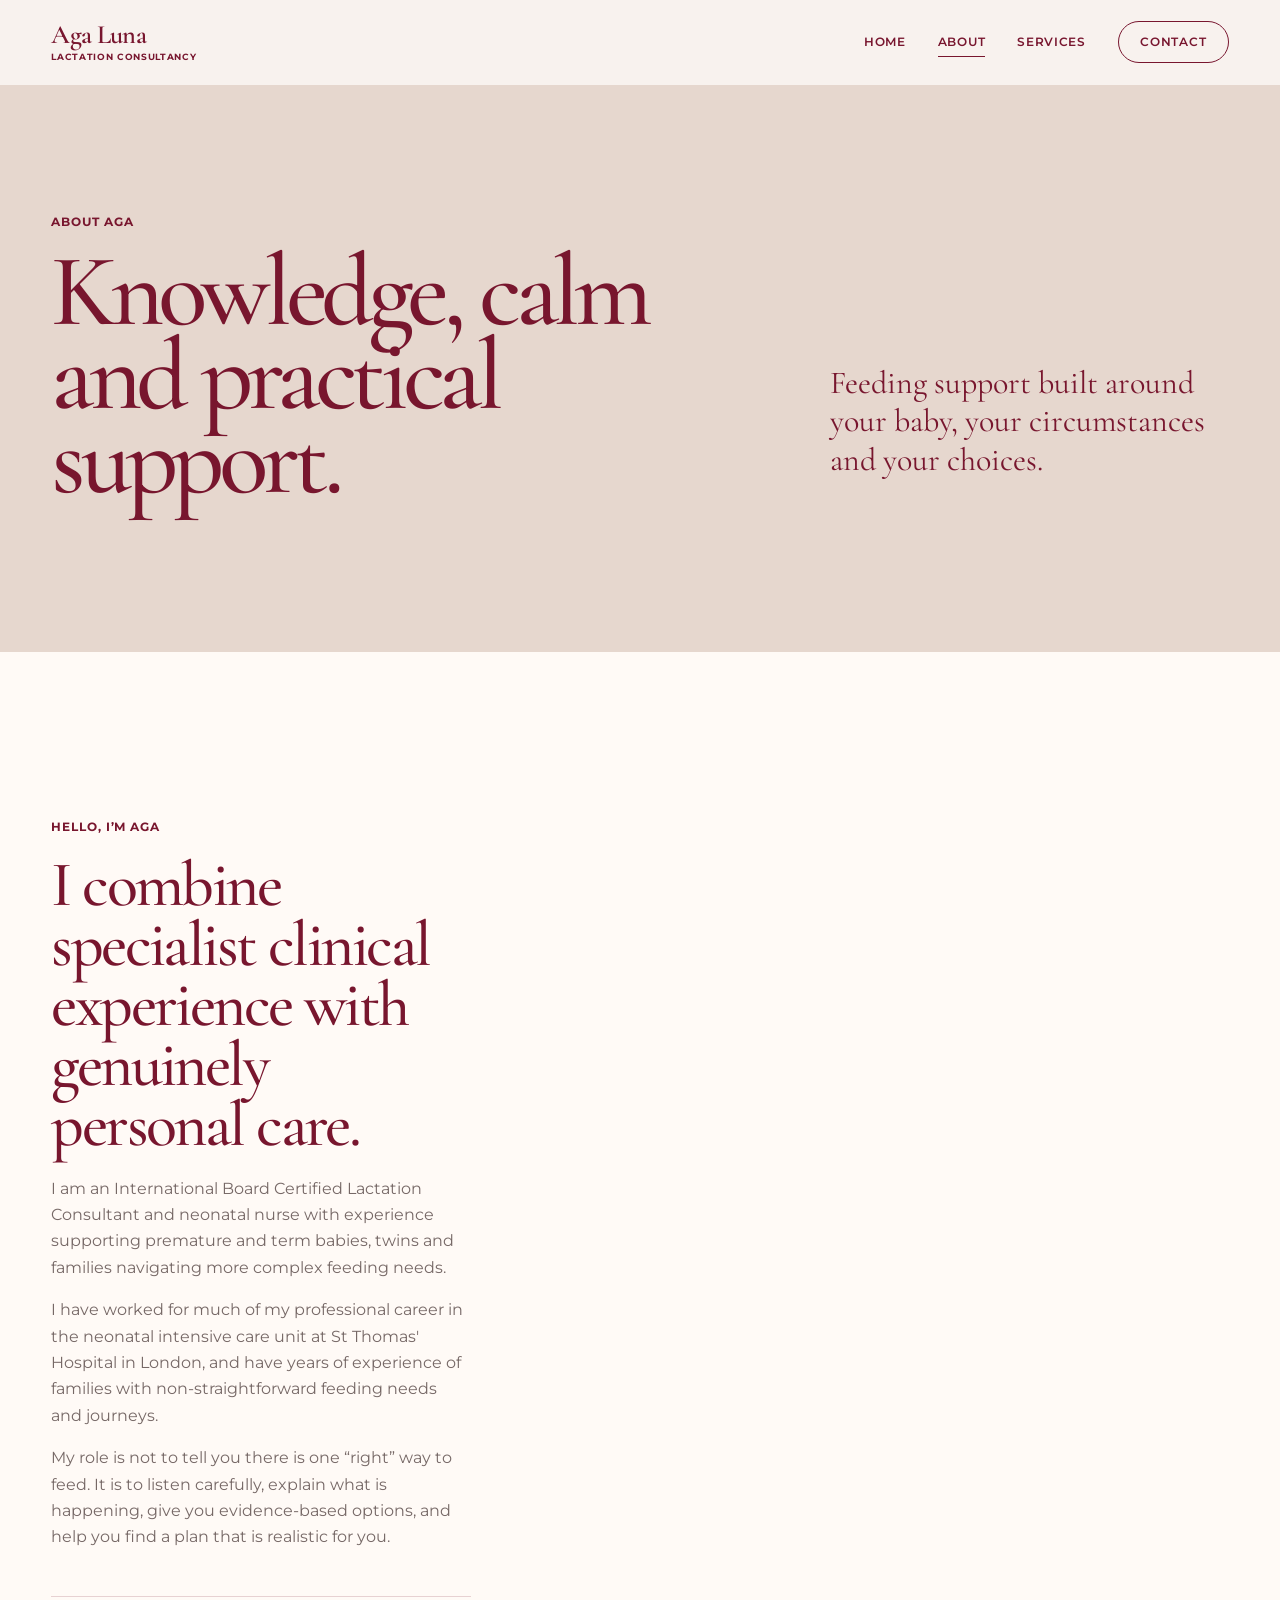
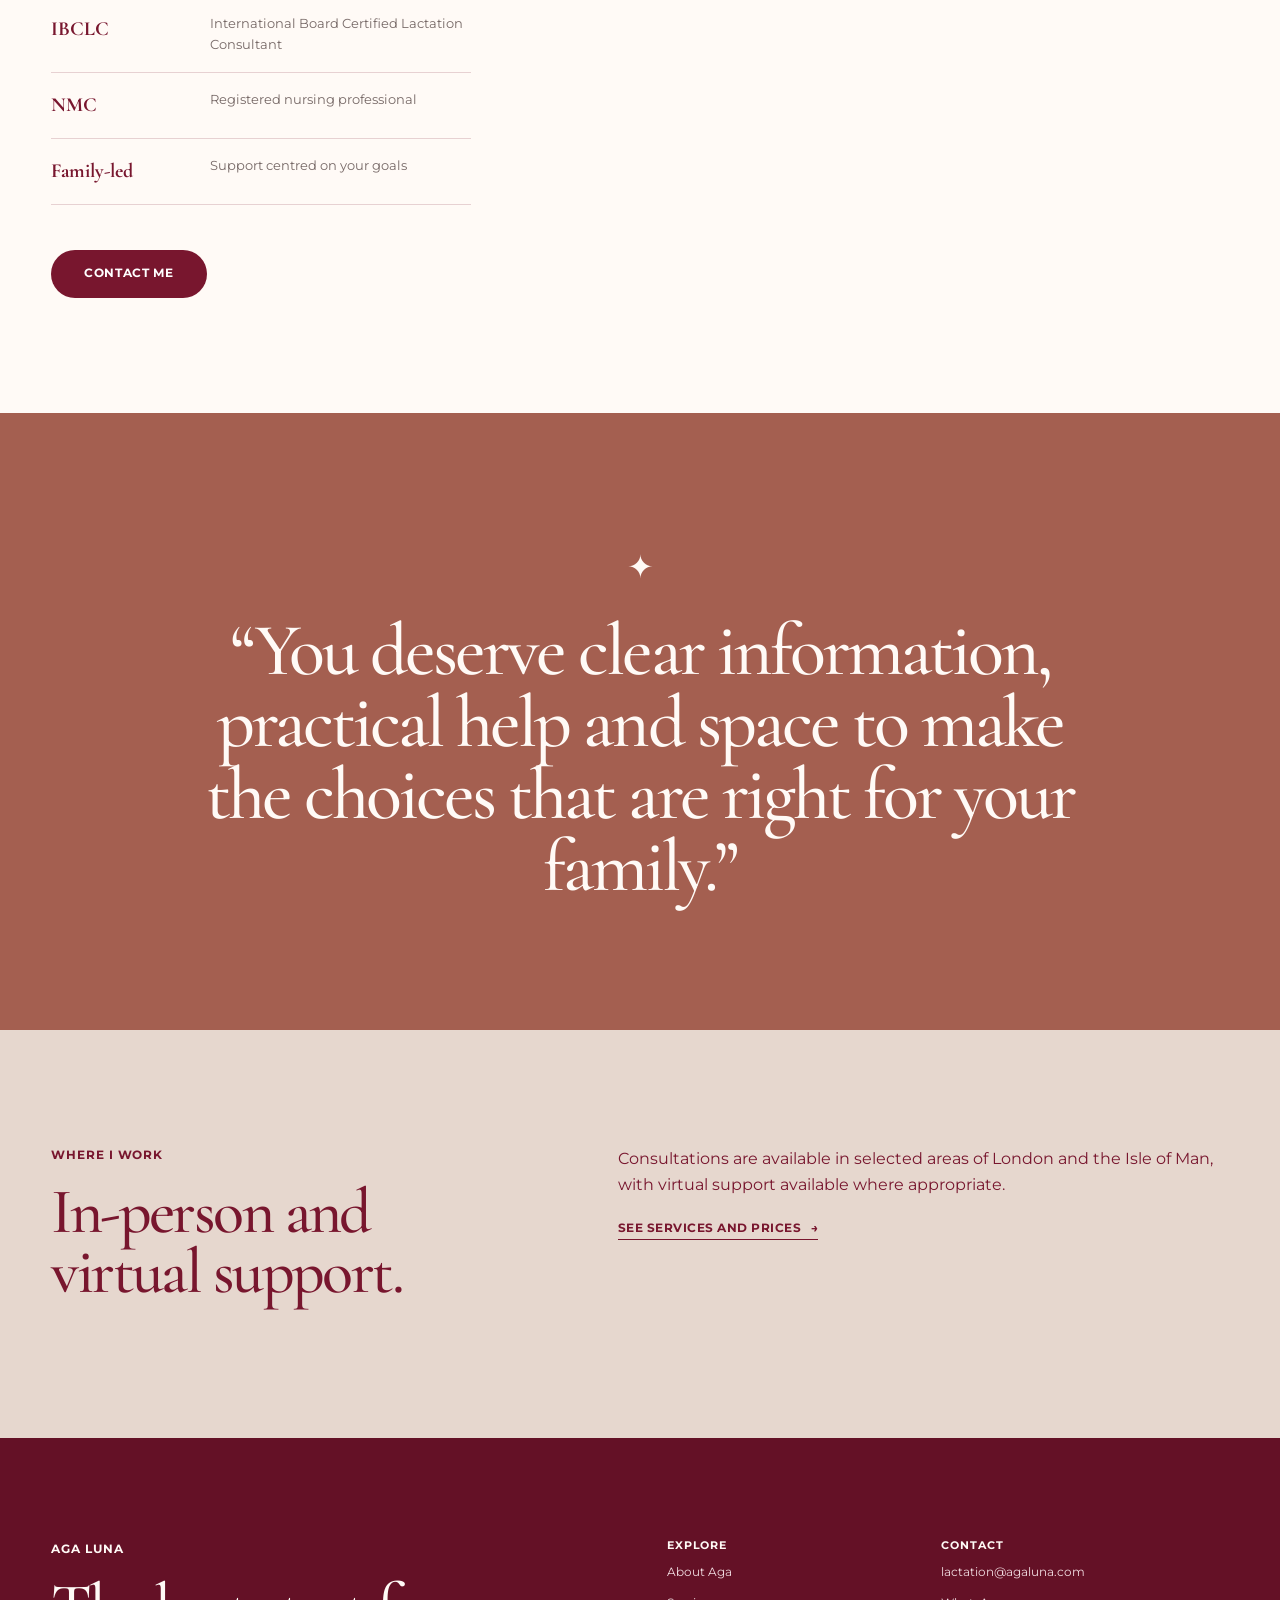
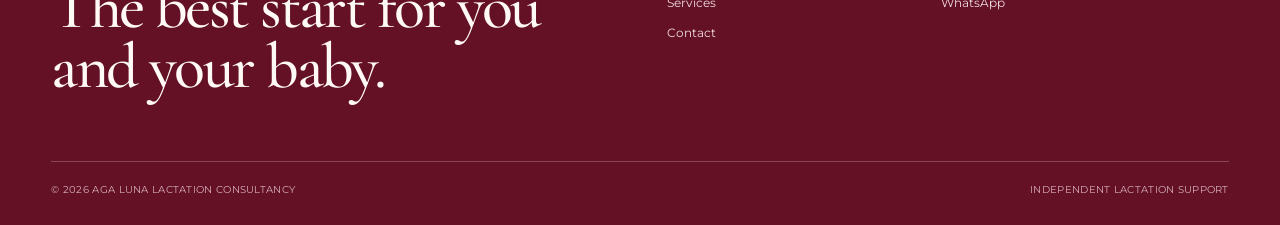
==== commit cf8909b9: "Style clean ups and small content adds" ====
--- a/about.html
+++ b/about.html
@@ -68,6 +68,8 @@
           <h2>I combine specialist clinical experience with genuinely personal care.</h2>
           <p>I am an International Board Certified Lactation Consultant and neonatal nurse with experience supporting
             premature and term babies, twins and families navigating more complex feeding needs.</p>
+          <p>I have worked for much of my professional career in the neonatal intensive care unit at St Thomas' Hospital
+            in London, and have years of experience of families with non-straightforward feeding needs and journeys.</p>
           <p>My role is not to tell you there is one “right” way to feed. It is to listen carefully, explain what is
             happening, give you evidence-based options, and help you find a plan that is realistic for you.</p>
 
@@ -122,7 +124,7 @@
 
       <div class="footer-col">
         <h3>Contact</h3>
-        <a href="mailto:"></a>
+        <a href="mailto:lactation@agaluna.com">lactation@agaluna.com</a>
         <a href="https://wa.me/447851982560">WhatsApp</a>
       </div>
     </div>
--- a/assets/css/style.css
+++ b/assets/css/style.css
@@ -329,8 +329,7 @@
   position: relative;
   overflow: hidden;
   background:
-    linear-gradient(135deg, rgba(120, 22, 46, .11), rgba(164, 95, 80, .18)),
-    var(--blush-soft);
+
   background-position: center;
   background-size: cover;
 }
@@ -393,18 +392,15 @@
 }
 
 #antenatal .media-service {
-  background-image: url("../images/service-antenatal.png");
-  background-color: var(--blush-soft);
+  background-image: url("../images/service-antenatal2.png");
 }
 
 #postnatal .media-service {
   background-image: url("../images/service-postnatal.png");
-  background-color: var(--terracotta);
 }
 
 #follow-up .media-service {
-  background-image: url("../images/service-follow-up.png");
-  background-color: var(--blush-soft);
+  background-image: url("../images/service-follow-up2.png");
 }
 
 .media-contact {
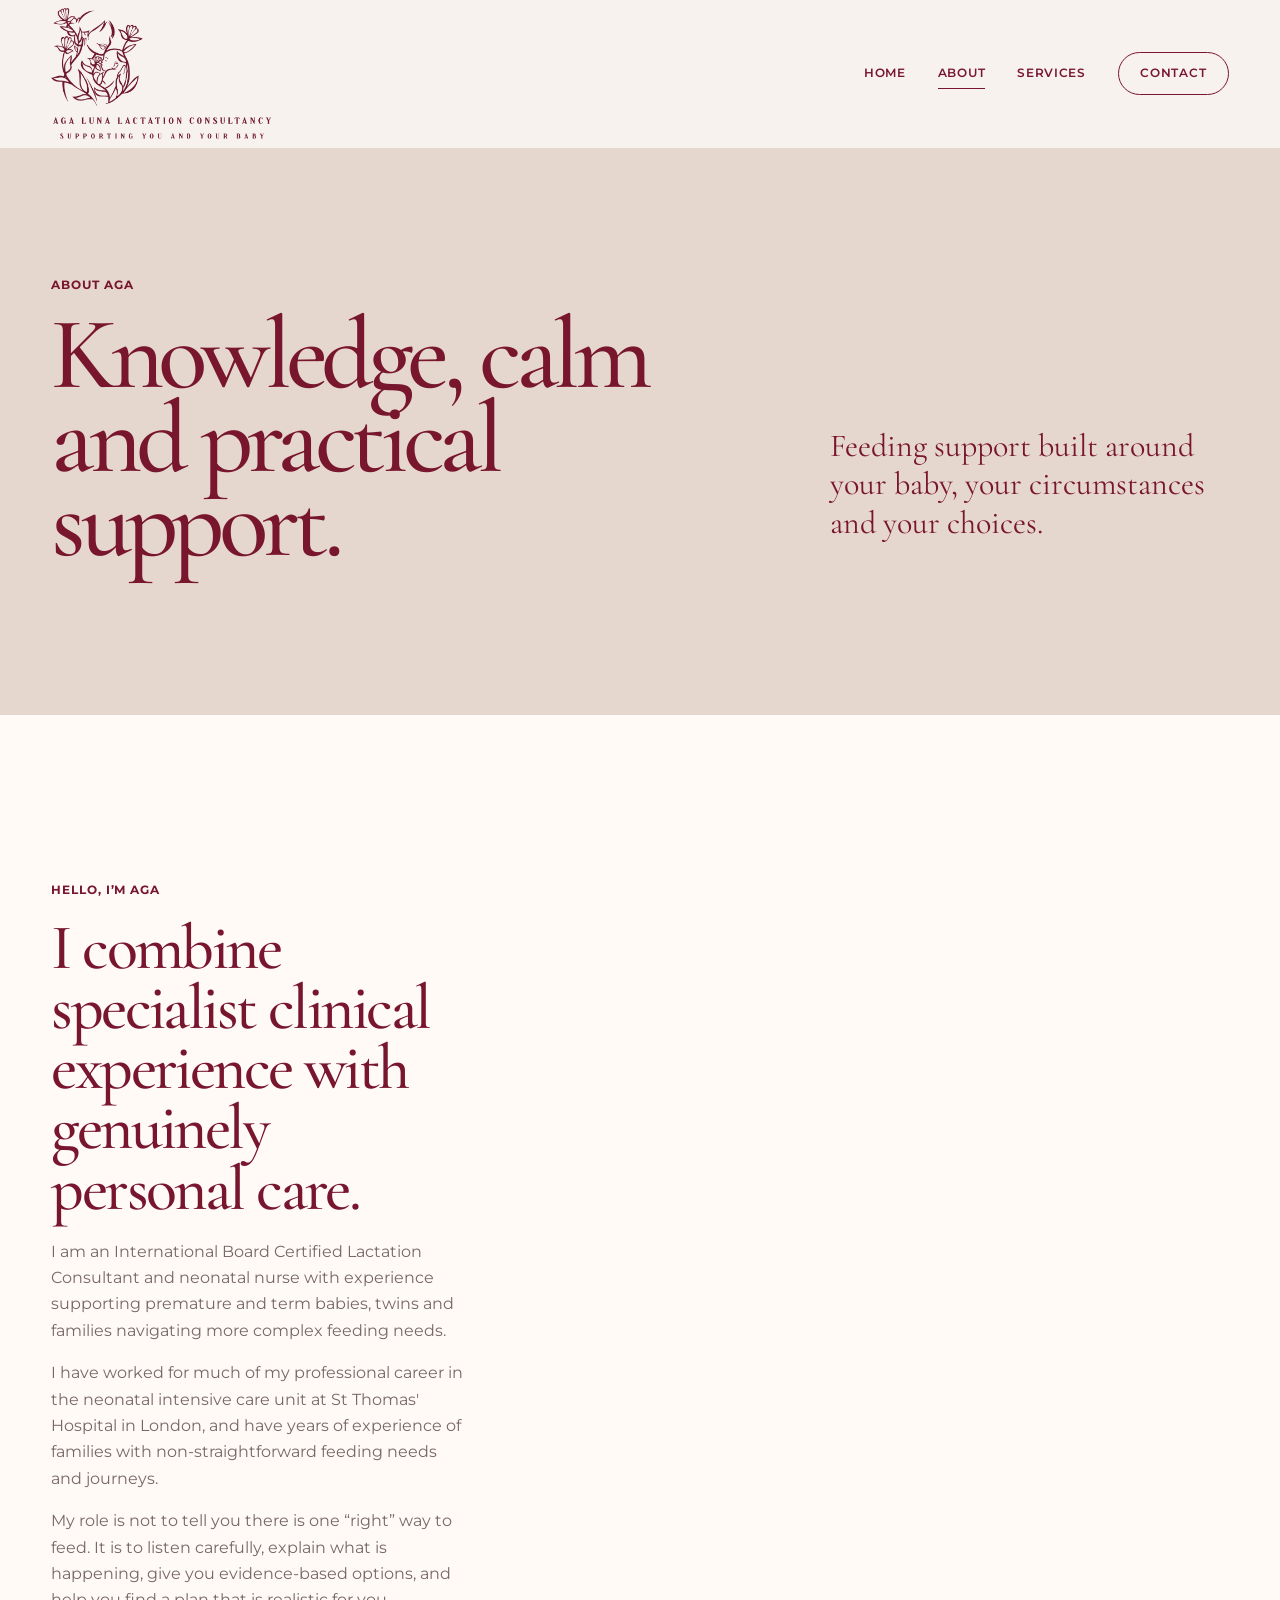
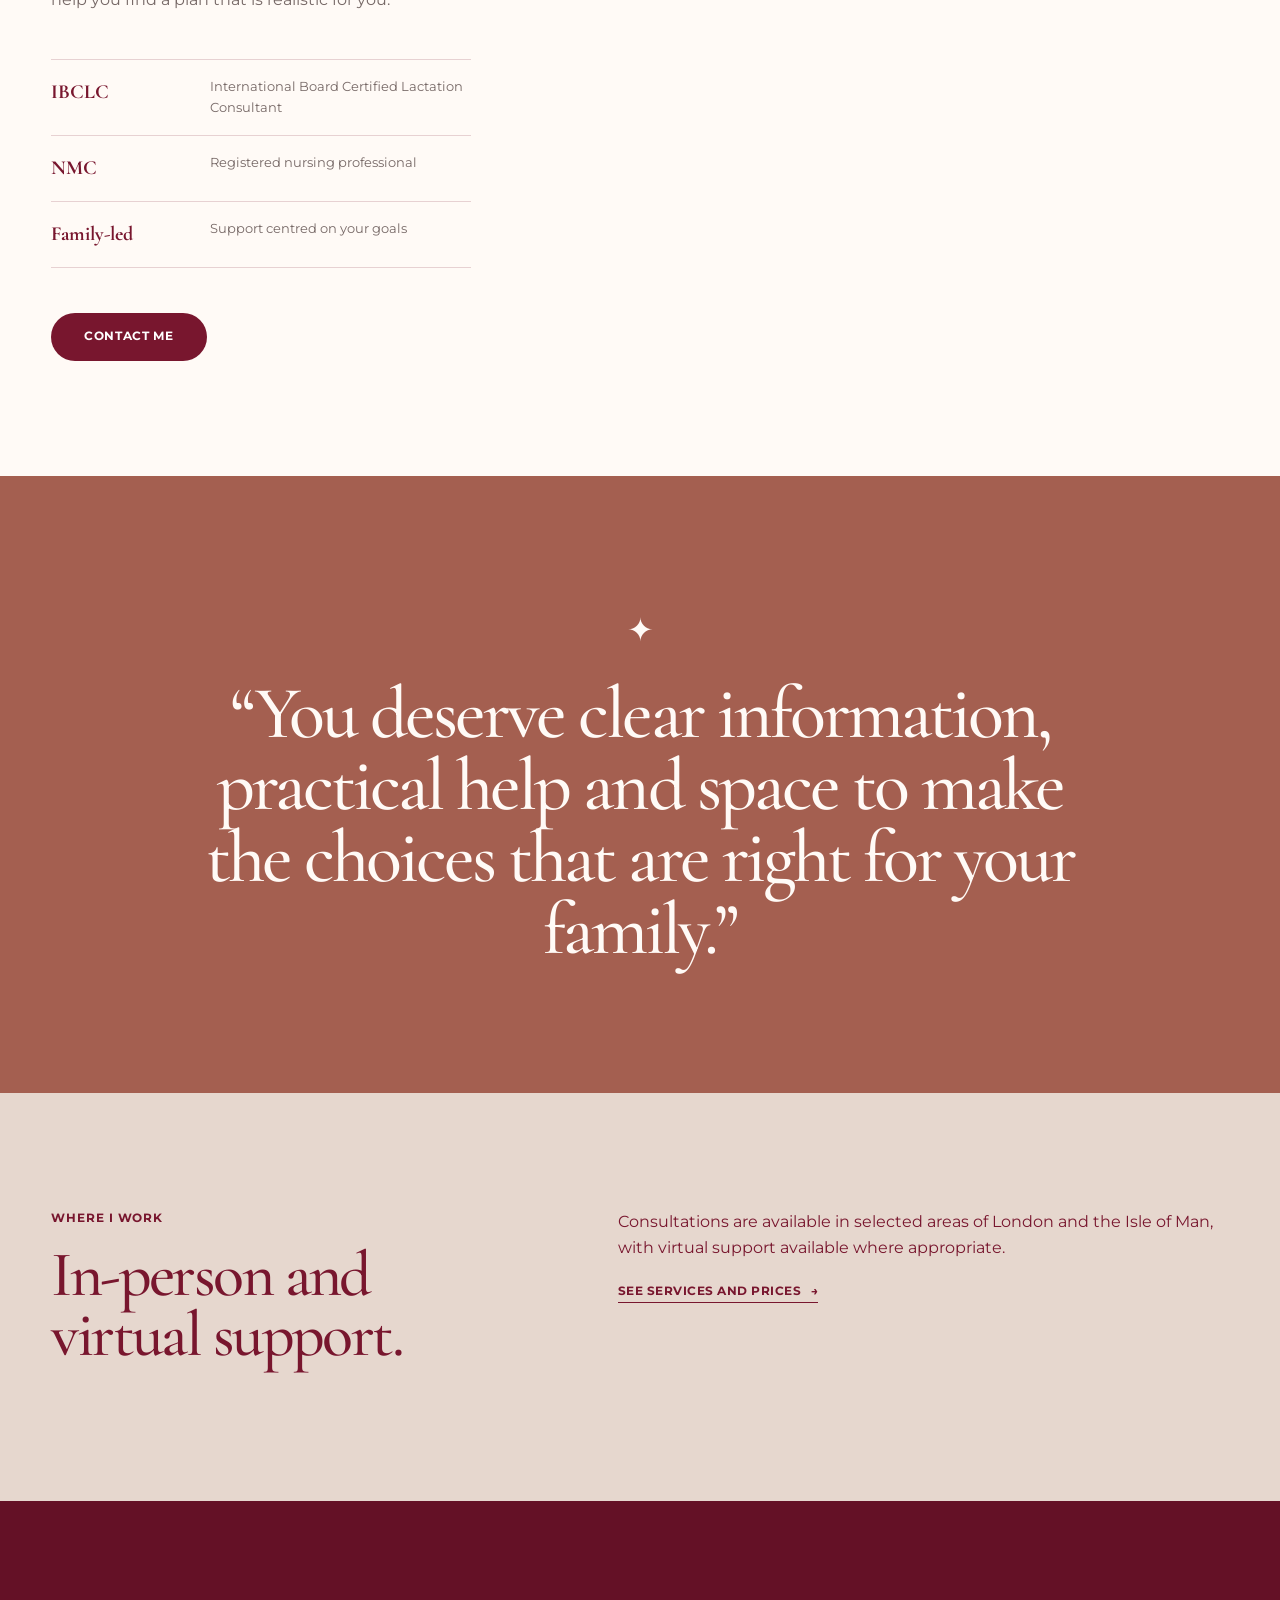
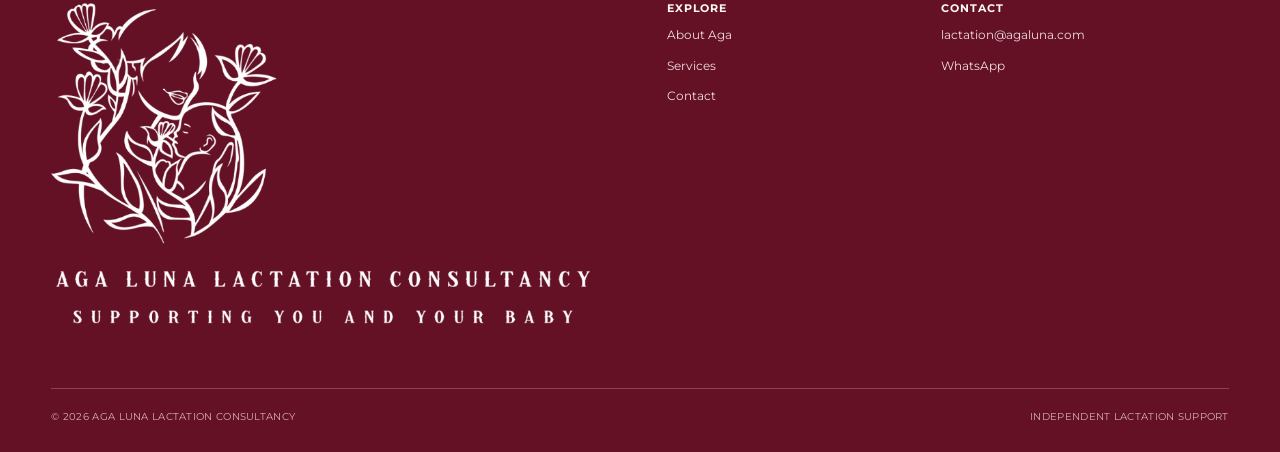
==== commit 008f1e8a: "Link up formspree, add logo and favicon" ====
--- a/about.html
+++ b/about.html
@@ -15,6 +15,12 @@
     href="https://fonts.googleapis.com/css2?family=Cormorant+Garamond:wght@400;500;600&family=Montserrat:wght@400;500;600;700&display=swap"
     rel="stylesheet">
   <link rel="stylesheet" href="assets/css/style.css">
+  <!-- Favicons -->
+  <link rel="icon" type="image/png" sizes="96x96" href="favicon-96x96.png">
+  <link rel="icon" type="image/svg+xml" href="favicon.svg">
+  <link rel="shortcut icon" href="favicon.ico">
+  <link rel="apple-touch-icon" href="apple-touch-icon.png">
+  <link rel="manifest" href="site.webmanifest">
   <script src="assets/js/script.js" defer></script>
 
 </head>
@@ -25,9 +31,8 @@
 
   <header class="site-header" data-header>
     <div class="shell header-inner">
-      <a class="brand" href="index.html" aria-label="Aga Luna home">
-        <span class="brand-kicker">Aga Luna</span>
-        <span class="brand-sub">Lactation Consultancy</span>
+      <a class="brand brand-logo" href="index.html" aria-label="Aga Luna Lactation Consultancy home">
+        <img src="assets/images/al-logo-maroon.png" alt="Aga Luna Lactation Consultancy – Supporting you and your baby">
       </a>
 
       <button class="nav-toggle" type="button" aria-expanded="false" aria-controls="primary-nav" aria-label="Open menu">
@@ -111,8 +116,10 @@
   <footer class="site-footer">
     <div class="shell footer-grid">
       <div class="footer-brand">
-        <p class="eyebrow eyebrow-light">Aga Luna</p>
-        <h2>The best start for you and your baby.</h2>
+        <a href="index.html" class="footer-logo" aria-label="Aga Luna home">
+          <img src="assets/images/al-logo-white.png"
+            alt="Aga Luna Lactation Consultancy – Supporting you and your baby">
+        </a>
       </div>
 
       <div class="footer-col">
--- a/assets/css/style.css
+++ b/assets/css/style.css
@@ -68,6 +68,19 @@
 
 .section {
   padding: var(--section) 0;
+}
+
+.brand-logo {
+  display: flex;
+  align-items: center;
+  width: 220px;
+  padding: 8px 0;
+}
+
+.brand-logo img {
+  display: block;
+  width: 100%;
+  height: auto;
 }
 
 .skip-link {
@@ -328,8 +341,6 @@
 .media-frame {
   position: relative;
   overflow: hidden;
-  background:
-
   background-position: center;
   background-size: cover;
 }
